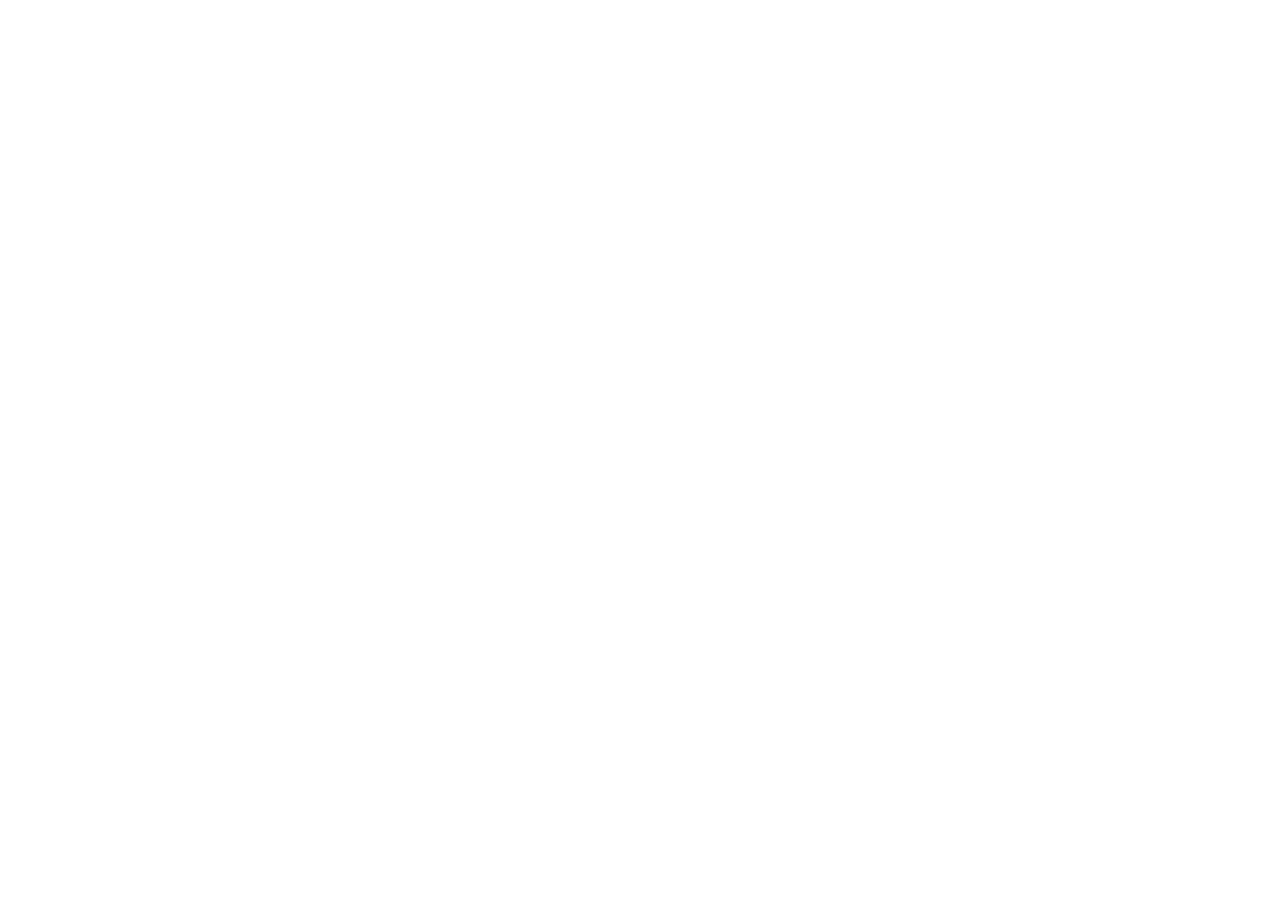
==== newTask.html @ 08b48f0a "newTask.html added" ====
<!DOCTYPE html>
<html lang="en">
<head>
    <meta charset="UTF-8">
    <meta name="viewport" content="width=device-width, initial-scale=1.0">
    <link href="https://fonts.googleapis.com/css2?family=Poppins:wght@300;400;500;600;700&display=swap" rel="stylesheet">
    <link rel="stylesheet" href="css/fonts.css">
    <link rel="stylesheet" href="css/styles.css">
    <title>New Task</title>
</head>
<body>
    
</body>
</html>
---- css/fonts.css ----
@font-face {
  font-family: 'icomoon';
  src:  url('../fonts/icomoon.eot?hwjvcn');
  src:  url('../fonts/icomoon.eot?hwjvcn#iefix') format('embedded-opentype'),
    url('../fonts/icomoon.ttf?hwjvcn') format('truetype'),
    url('../fonts/icomoon.woff?hwjvcn') format('woff'),
    url('../fonts/icomoon.svg?hwjvcn#icomoon') format('svg');
  font-weight: normal;
  font-style: normal;
  font-display: block;
}

[class^="icon-"], [class*=" icon-"] {
  /* use !important to prevent issues with browser extensions that change fonts */
  font-family: 'icomoon' !important;
  speak: never;
  font-style: normal;
  font-weight: normal;
  font-variant: normal;
  text-transform: none;
  line-height: 1;

  /* Better Font Rendering =========== */
  -webkit-font-smoothing: antialiased;
  -moz-osx-font-smoothing: grayscale;
}

.icon-dots-horizontal-triple:before {
  content: "\e900";
}
.icon-envelop:before {
  content: "\e945";
}
.icon-clock2:before {
  content: "\e94f";
}
.icon-bell:before {
  content: "\e951";
}
.icon-calendar:before {
  content: "\e953";
}
.icon-bubble:before {
  content: "\e96b";
}
.icon-user:before {
  content: "\e971";
}
.icon-cog:before {
  content: "\e994";
}
.icon-list:before {
  content: "\e9ba";
}
.icon-earth:before {
  content: "\e9ca";
}
.icon-plus:before {
  content: "\ea0a";
}
.icon-backward:before {
  content: "\ea1a";
}
.icon-arrow-right:before {
  content: "\ea34";
}
.icon-circle-right:before {
  content: "\ea42";
}
.icon-circle-left:before {
  content: "\ea44";
}
---- css/styles.css ----
body {
    font-family: 'Poppins', sans-serif;
    font-size: 10px;
}
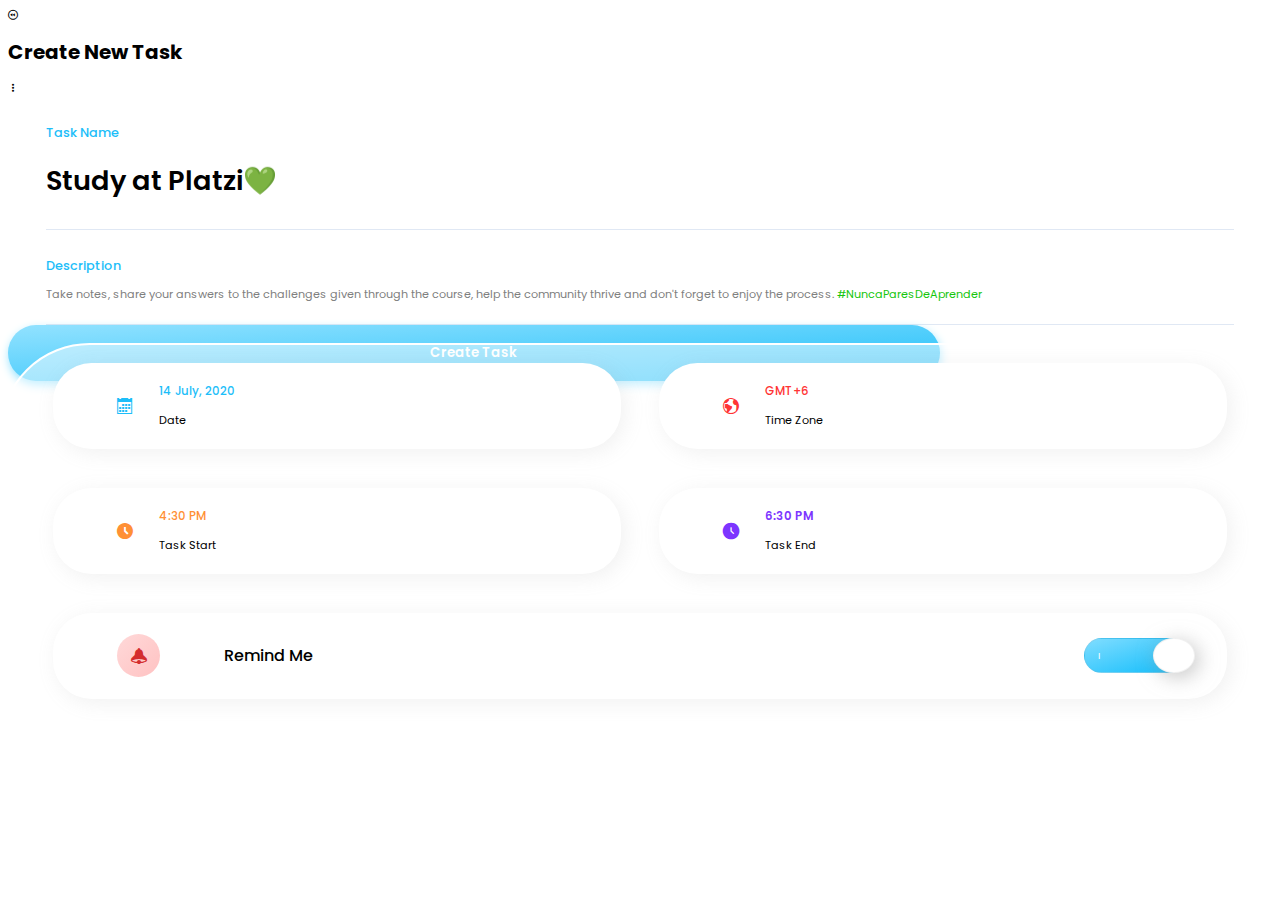
==== commit 39fb741e: "task-settings complete" ====
--- a/newTask.html
+++ b/newTask.html
@@ -6,9 +6,75 @@
     <link href="https://fonts.googleapis.com/css2?family=Poppins:wght@300;400;500;600;700&display=swap" rel="stylesheet">
     <link rel="stylesheet" href="css/fonts.css">
     <link rel="stylesheet" href="css/styles.css">
+    <link rel="stylesheet" href="css/newTask.css">
     <title>New Task</title>
 </head>
 <body>
-    
+    <header>
+        <i class="icon-backward"></i>
+        <h1>Create New Task</h1>
+        <i class="icon-dots-horizontal-triple"></i>
+    </header>
+    <main>
+        <section class="task-name">
+            <h3>Task Name</h3>
+            <h1>Study at Platzi💚</h1>
+        </section>
+        <section class="task-description">
+            <h3>Description</h3>
+            <p>Take notes, share your answers to the challenges given through the course, help the community thrive and don't forget to enjoy the process. <a href="https://twitter.com/search?q=%23NuncaParesDeAprender&src=typeahead_click">#NuncaParesDeAprender</a></p>
+        </section>
+        <section class="task-settings">
+            <div class="task-settings-input">
+                <div class="input task-date">
+                    <i class="icon-calendar"></i>
+                    <div class="input-label">
+                        <h3>14 July, 2020</h3>
+                        <p>Date</p>
+                    </div>
+                </div>
+                <div class="input task-timezone">
+                    <i class="icon-earth"></i>
+                    <div class="input-label">
+                        <h3>GMT+6</h3>
+                        <p>Time Zone</p>
+                    </div>
+                </div>
+                <div class="input task-start">
+                    <i class="icon-clock2"></i>
+                    <div class="input-label">
+                        <h3>4:30 PM</h3>
+                        <p>Task Start</p>
+                    </div>
+                </div>
+                <div class="input task-end">
+                    <i class="icon-clock2"></i>
+                    <div class="input-label">
+                        <h3>6:30 PM</h3>
+                        <p>Task End</p>
+                    </div>
+                </div>
+                <div class="input task-reminder">
+                    <div class="reminder-text">
+                        <i class="icon-bell"></i>
+                        <p>Remind Me</p>
+                    </div>
+                    <div class="toggle-on">
+                        <div class="slider">.</div>
+                        <div class="slider-positions">
+                            <p>I</p>
+                            <p>I</p>
+                        </div>
+                    </div>
+                </div>
+            </div>
+            <div class="task-settings-category">
+                
+            </div>
+        </section>
+    </main>
+    <footer>
+        <button>Create Task</button>
+    </footer>
 </body>
 </html>--- a/css/newTask.css
+++ b/css/newTask.css
@@ -0,0 +1,164 @@
+
+/* ---------------task-name $ task-description */
+.task-name, .task-description {
+    margin: 3vh 3vw 0vh;
+    padding-bottom: 1vh;
+    border-bottom: 0.05rem solid #7395cf38;
+}
+
+.task-name h3, .task-description h3 {
+    font-size: 0.8rem;
+    font-weight: 500;
+    color: #1DBEF9;
+    margin-bottom: 1vh;
+}
+
+.task-name h1 {
+    font-size: 1.7rem;
+    font-weight: 600;
+}
+
+.task-description p {
+    color: gray;
+    font-size: 0.7rem;
+}
+
+.task-description a {
+    text-decoration: none;
+    color: #16c60c;
+}
+
+/* ------------------------------------task-settings */
+.task-settings {
+    position: absolute;
+    right: 0;
+    left: 0;
+    height: 46%;
+    display: grid;
+    grid-template-rows: 6fr 2fr;
+    margin-top: 2vh;
+    border: 2px solid white;
+    background-color: #ffffff7c;
+    border-top-left-radius: 7vw;
+    border-top-right-radius: 7vw;
+}
+
+.task-settings-input {
+    display: grid;
+    grid-template-columns: 1fr 1fr;
+    grid-template-rows: repeat(3, 1fr);
+    gap: 3vw;
+    padding: 2vh 4vw;
+}
+
+.input {
+    display: flex;
+    align-items: center;
+    padding: 1vh 3vw;
+    background-color: white;
+    box-shadow: 4px 4px 20px 0px #9a9a9a24;
+    border-radius: 3vw;
+}
+
+.input i {
+    font-size: 1rem;
+    margin: 0 2vw;
+}
+
+.input p {
+    font-size: 0.7rem;
+}
+
+.task-date i, .task-date h3{
+    color: #1DBEF9;
+    font-weight: 500;
+}
+
+.task-timezone i, .task-timezone h3{
+    color: #ff3535;
+    font-weight: 500;
+}
+
+.task-start i, .task-start h3{
+    color: #ff9035;
+    font-weight: 500;
+}
+
+.task-end i, .task-end h3{
+    color: #7c35ff;
+    font-weight: 600;
+}
+
+.task-reminder {
+    grid-column: 1 / span 2;
+    display: flex;
+    justify-content: space-between;
+}
+
+.reminder-text {
+    display: flex;
+    align-items: center;
+}
+
+.reminder-text i {
+    color: #d42d2d;
+    background-image: linear-gradient(to bottom right, #ffd9d9, #ffc2c2) ;
+    padding: 1.5vh;
+    border-radius: 3vw;
+}
+
+.reminder-text p {
+    font-size: 1rem;
+    font-weight: 500;
+    margin-left: 3vw;
+}
+
+.toggle-on {
+    position: relative;
+}
+
+.slider {
+    position: absolute;
+    color: white;
+    border: 0.5px solid #9a9a9a24;
+    border-radius: 50%;
+    background-color: white;
+    padding: 1vw 1.5vw;
+    font-size: 0.3rem;
+    box-shadow: 4px 4px 20px 0px #9a9a9a8e;
+}
+
+.toggle-on .slider {
+    right: -0.5vw;
+}
+
+.slider-positions {
+    display: flex;
+    justify-content: space-between;
+    width: 8vw;
+    border: 0.5px solid #9a9a9a24;
+    border-radius: 5vw;
+}
+
+.toggle-on .slider-positions {
+    background-image: linear-gradient(to bottom right, #80ddff, #0ebcfb);
+    color: white;
+}
+
+.slider-positions p {
+    font-size: 0.6rem;
+    padding: 0 1vw;
+}
+
+
+/* ------------------------------------footer */
+footer button {
+    background-image: linear-gradient(to bottom right, #92E2FF, #1DBEF9);
+    font-family: 'Poppins', sans-serif;
+    font-weight: 600;
+    border: none;
+    border-radius: 4vw;
+    padding: 2vh 33vw;
+    color: white;
+    box-shadow: 1px 4px 10px 0 #92E2FF;
+}